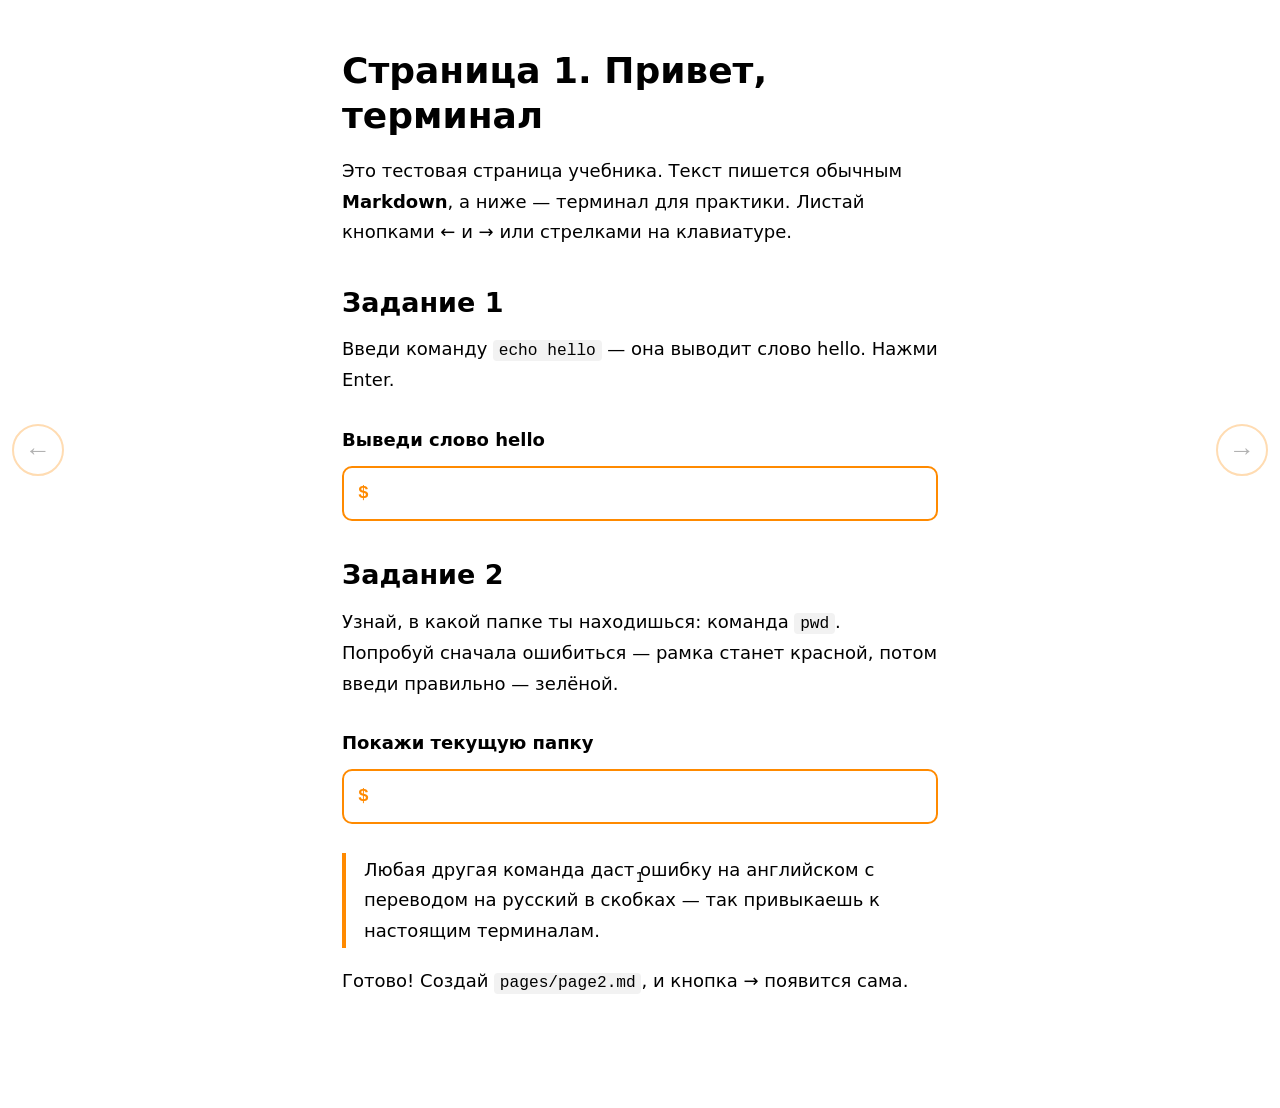
==== index.html @ 5ba34a4c "Каркас учебника: страница, терминал, листание, тестовый page1" ====
<!doctype html>
<html lang="ru">
<head>
  <meta charset="utf-8">
  <meta name="viewport" content="width=device-width, initial-scale=1">
  <meta http-equiv="Content-Security-Policy" content="default-src 'none'; script-src 'self'; style-src 'self'; img-src 'self' https: data:; connect-src 'self'; base-uri 'none'; form-action 'none'">
  <title>Учебник</title>
  <link rel="stylesheet" href="css/style.css">
  <script type="module" src="js/app.js"></script>
</head>
<body>
  <button id="prev" class="nav nav-prev" type="button" aria-label="Назад" disabled>←</button>
  <main id="page" class="page" aria-live="polite"></main>
  <button id="next" class="nav nav-next" type="button" aria-label="Вперёд" disabled>→</button>
  <div id="pager" class="pager"></div>
</body>
</html>
---- css/style.css ----
:root {
  --orange: #ff8a00;
  --red: #d62828;
  --green: #1f9d3a;
  --yellow: #f2b600;
  --bg: #fff;
  --fg: #000;
  --mono: ui-monospace, "SFMono-Regular", Menlo, Consolas, "Liberation Mono", monospace;
}

* { box-sizing: border-box; }

html, body { margin: 0; background: var(--bg); color: var(--fg); }

body {
  font: 18px/1.7 system-ui, -apple-system, "Segoe UI", Roboto, Arial, sans-serif;
  min-height: 100vh;
}

/* ---------- страница ---------- */
.page { max-width: 780px; margin: 0 auto; padding: 48px 92px 96px; }
.page h1, .page h2, .page h3, .page h4 { line-height: 1.25; margin: 1.4em 0 .5em; }
.page h1 { margin-top: 0; font-size: 2em; }
.page p { margin: .8em 0; }
.page a { color: #000; text-decoration-color: var(--orange); text-decoration-thickness: 2px; }
.page blockquote { margin: 1em 0; padding: .1em 1em; border-left: 4px solid var(--orange); }
.page hr { border: 0; border-top: 2px solid var(--orange); margin: 2em 0; }
.page img { display: block; max-width: 100%; height: auto; margin: 1em auto; }
.page code { font-family: var(--mono); font-size: .9em; background: #f2f2f2; padding: .1em .35em; border-radius: 4px; }
.page pre { background: #f6f6f6; padding: 12px 14px; border-radius: 8px; overflow-x: auto; margin: 1em 0; }
.page pre code { background: none; padding: 0; }

/* ---------- анимация слов / терминалов / картинок ---------- */
.unit {
  transition: opacity .45s ease, transform .45s ease;
  transition-delay: var(--d, 0ms);
}
.w { display: inline-block; }

/* появление: слова опускаются на место сверху */
.page.entering .unit { opacity: 0; transform: translateY(-14px); }
/* уход: слова опускаются вниз и затухают */
.page.leaving .unit { opacity: 0; transform: translateY(16px); }

/* ---------- кнопки ← → ---------- */
.nav {
  position: fixed;
  top: 50%;
  transform: translateY(-50%);
  width: 52px;
  height: 52px;
  display: grid;
  place-items: center;
  border: 2px solid var(--orange);
  border-radius: 50%;
  background: #fff;
  color: #000;
  font-size: 26px;
  line-height: 1;
  cursor: pointer;
  z-index: 10;
  transition: background .2s, color .2s, opacity .2s;
}
.nav-prev { left: 12px; }
.nav-next { right: 12px; }
.nav:hover:not(:disabled) { background: var(--orange); color: #fff; }
.nav:disabled { opacity: .3; cursor: default; }
.nav:focus-visible { outline: 3px solid var(--orange); outline-offset: 3px; }

.pager { position: fixed; bottom: 10px; left: 0; right: 0; text-align: center; font-size: 14px; color: #000; pointer-events: none; }

/* ---------- терминал (class="term") ---------- */
.term { --tc: var(--orange); margin: 1.6em 0; }
.term[data-state="ok"]   { --tc: var(--green); }
.term[data-state="err"]  { --tc: var(--red); }
.term[data-state="warn"] { --tc: var(--yellow); }

.term-task { margin: 0 0 .6em; font-weight: 600; }

/* плашка с выводом — всегда оранжевая, прилетает сверху */
.term-out {
  border: 2px solid var(--orange);
  border-radius: 10px;
  padding: 10px 14px;
  margin-bottom: 10px;
  background: #fff;
  font-family: var(--mono);
  font-size: .9em;
  line-height: 1.5;
  white-space: pre-wrap;
  word-break: break-word;
}
.term-out[hidden] { display: none; }
.term-out.fly { animation: fly .4s ease both; }
@keyframes fly {
  from { opacity: 0; transform: translateY(-16px); }
  to   { opacity: 1; transform: none; }
}
.term-echo { color: #666; }
.term-ru { color: #444; }

/* поле ввода — рамка меняет цвет по состоянию */
.term-box {
  display: flex;
  align-items: center;
  gap: 8px;
  border: 2px solid var(--tc);
  border-radius: 10px;
  padding: 10px 14px;
  background: #fff;
  font-family: var(--mono);
  transition: border-color .3s, box-shadow .3s;
}
.term-box:focus-within { box-shadow: 0 0 0 3px color-mix(in srgb, var(--tc) 25%, transparent); }
.term-prompt { color: var(--tc); font-weight: 700; user-select: none; }
.term-input {
  flex: 1;
  min-width: 0;
  border: 0;
  outline: 0;
  background: transparent;
  color: #000;
  font: inherit;
  font-size: 16px;
}

/* ---------- телефон ---------- */
@media (max-width: 640px) {
  body { font-size: 16px; }
  .page { padding: 32px 58px 80px; }
  .nav { width: 42px; height: 42px; font-size: 22px; }
  .nav-prev { left: 6px; }
  .nav-next { right: 6px; }
}

@media (prefers-reduced-motion: reduce) {
  .unit { transition: none !important; }
  .term-out.fly { animation: none; }
}
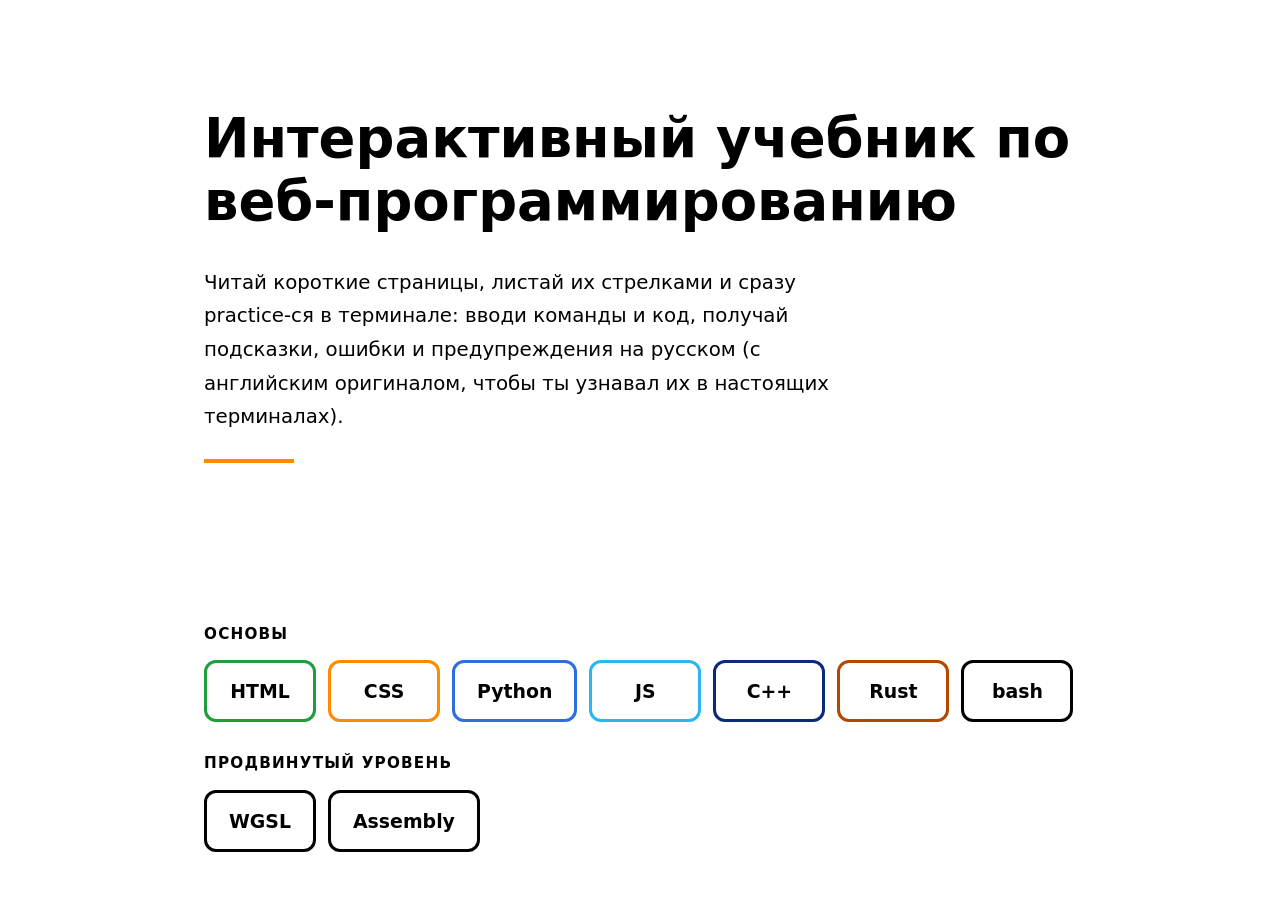
==== commit 5bd21324: "Главная страница, курсы (HTML, CSS, Python, JS, C++, Rust, bash, WGSL, Assembly) и тестовые page1" ====
--- a/index.html
+++ b/index.html
@@ -3,15 +3,19 @@
 <head>
   <meta charset="utf-8">
   <meta name="viewport" content="width=device-width, initial-scale=1">
-  <meta http-equiv="Content-Security-Policy" content="default-src 'none'; script-src 'self'; style-src 'self'; img-src 'self' https: data:; connect-src 'self'; base-uri 'none'; form-action 'none'">
-  <title>Учебник</title>
+  <meta http-equiv="Content-Security-Policy" content="default-src 'none'; script-src 'self'; style-src 'self'; img-src 'self' https: data:; base-uri 'none'; form-action 'none'">
+  <title>Интерактивный учебник по веб-программированию</title>
   <link rel="stylesheet" href="css/style.css">
-  <script type="module" src="js/app.js"></script>
+  <link rel="stylesheet" href="css/home.css">
+  <script type="module" src="js/home.js"></script>
 </head>
 <body>
-  <button id="prev" class="nav nav-prev" type="button" aria-label="Назад" disabled>←</button>
-  <main id="page" class="page" aria-live="polite"></main>
-  <button id="next" class="nav nav-next" type="button" aria-label="Вперёд" disabled>→</button>
-  <div id="pager" class="pager"></div>
+  <main class="home">
+    <header class="hero">
+      <h1>Интерактивный учебник по веб-программированию</h1>
+      <p>Читай короткие страницы, листай их стрелками и сразу practice-ся в терминале: вводи команды и код, получай подсказки, ошибки и предупреждения на русском (с английским оригиналом, чтобы ты узнавал их в настоящих терминалах).</p>
+    </header>
+    <nav id="groups" class="groups" aria-label="Курсы"></nav>
+  </main>
 </body>
 </html>
--- a/css/home.css
+++ b/css/home.css
@@ -0,0 +1,51 @@
+/* ---------- главная страница ---------- */
+.home {
+  min-height: 100vh;
+  display: flex;
+  flex-direction: column;
+  justify-content: space-between;
+  gap: 3rem;
+  max-width: 920px;
+  margin: 0 auto;
+  padding: 12vh 24px 48px;
+}
+.hero h1 { font-size: clamp(2rem, 6vw, 3.4rem); line-height: 1.15; margin: 0 0 .6em; }
+.hero p { max-width: 640px; margin: 0; font-size: 1.1em; }
+.hero::after { content: ""; display: block; width: 90px; height: 4px; background: var(--orange); margin-top: 1.4em; }
+
+.group h2 { font-size: .95rem; text-transform: uppercase; letter-spacing: .08em; margin: 1.8rem 0 .8rem; }
+.courses { display: flex; flex-wrap: wrap; gap: 12px; }
+
+.course {
+  --c: #000;
+  display: inline-block;
+  min-width: 112px;
+  padding: 12px 22px;
+  text-align: center;
+  border: 3px solid var(--c);
+  border-radius: 12px;
+  background: #fff;
+  color: #000;
+  font-weight: 700;
+  font-size: 1.05em;
+  text-decoration: none;
+  transition: background .2s, color .2s, transform .2s;
+}
+.course:hover, .course:focus-visible { background: var(--c); color: #fff; transform: translateY(-2px); outline: none; }
+
+/* ---------- ссылка «Главная» в учебнике ---------- */
+.home-link {
+  position: fixed;
+  top: 10px;
+  left: 12px;
+  z-index: 10;
+  padding: 4px 12px;
+  border: 2px solid var(--orange);
+  border-radius: 999px;
+  background: #fff;
+  color: #000;
+  font-size: 14px;
+  text-decoration: none;
+  transition: background .2s, color .2s;
+}
+.home-link:hover, .home-link:focus-visible { background: var(--orange); color: #fff; outline: none; }
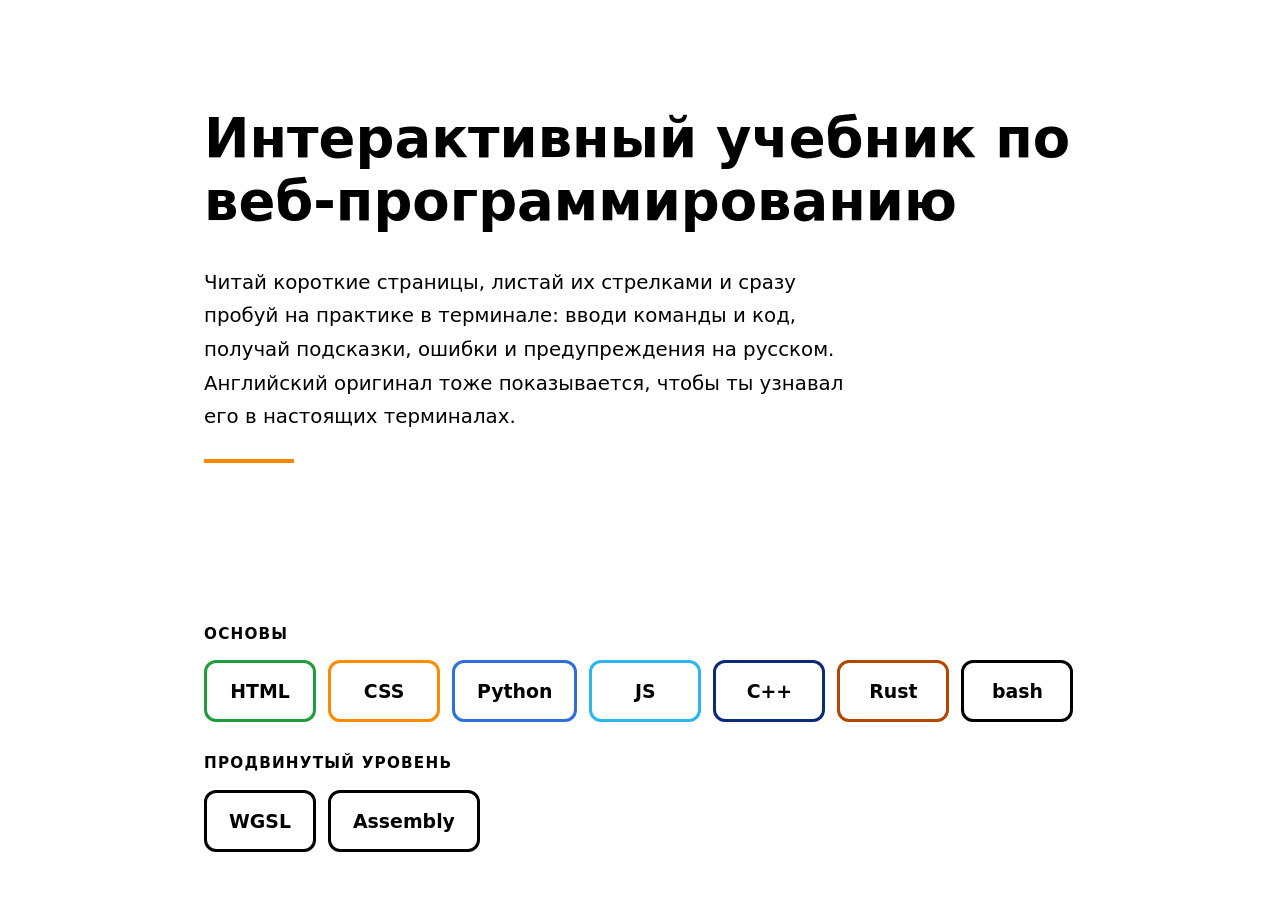
==== commit cd45d5ea: "Поправить описание на главной, обновить README под курсы" ====
--- a/index.html
+++ b/index.html
@@ -13,7 +13,7 @@
   <main class="home">
     <header class="hero">
       <h1>Интерактивный учебник по веб-программированию</h1>
-      <p>Читай короткие страницы, листай их стрелками и сразу practice-ся в терминале: вводи команды и код, получай подсказки, ошибки и предупреждения на русском (с английским оригиналом, чтобы ты узнавал их в настоящих терминалах).</p>
+      <p>Читай короткие страницы, листай их стрелками и сразу пробуй на практике в терминале: вводи команды и код, получай подсказки, ошибки и предупреждения на русском. Английский оригинал тоже показывается, чтобы ты узнавал его в настоящих терминалах.</p>
     </header>
     <nav id="groups" class="groups" aria-label="Курсы"></nav>
   </main>
